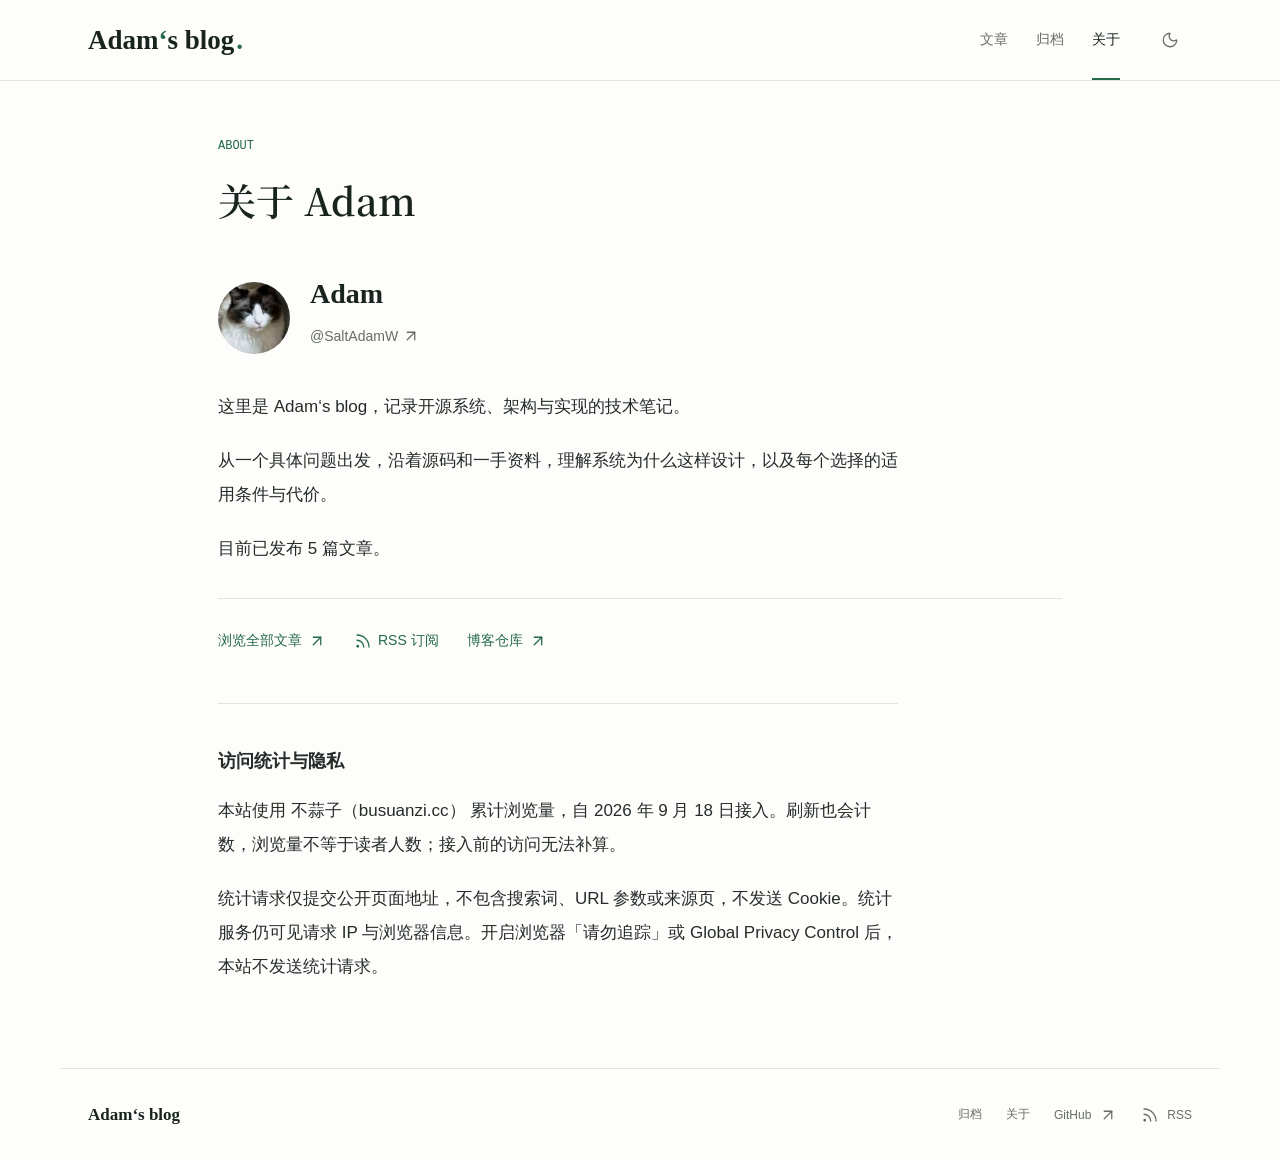
==== about/index.html @ fd48fe2d "更新研究周报的 Jev 与 MLPerf 图文解读" ====
<!doctype html>
<html lang="zh-CN"><head>
<meta charset="utf-8">
<meta name="viewport" content="width=device-width, initial-scale=1">
<meta name="color-scheme" content="light dark">
<meta name="description" content="关于开源系统、架构与实现的技术笔记。">
<meta name="author" content="Adam">
<meta property="og:type" content="website">
<meta property="og:title" content="关于 Adam | Adam‘s blog">
<meta property="og:description" content="关于开源系统、架构与实现的技术笔记。">
<meta property="og:url" content="https://saltadamw.github.io/blog/about/">
<meta property="og:site_name" content="Adam‘s blog">
<link rel="canonical" href="https://saltadamw.github.io/blog/about/">
<link rel="alternate" type="application/rss+xml" title="Adam‘s blog" href="../feed.xml">
<link rel="icon" href="../assets/avatar.jpg" type="image/jpeg">
<link rel="stylesheet" href="../assets/style.css?v=4c5bc0fc32d8">
<script src="../assets/site.js?v=6dee74f69ee7" defer></script>
<script src="../assets/analytics.js?v=23a2bb2f0950" defer></script>
<title>关于 Adam | Adam‘s blog</title>
</head><body id="top" class="index-page">
<a class="skip-link" href="#main-content">跳到正文</a>
<header class="site-header"><div class="header-inner">
      <a class="brand" href="../index.html" aria-label="Adam‘s blog 首页">Adam<span class="brand-apostrophe">‘</span>s blog<span class="brand-dot" aria-hidden="true">.</span></a>
      <nav class="site-nav" aria-label="站点导航"><a href="../index.html" data-page="home">文章</a><a href="../archive/index.html" data-page="archive">归档</a><a href="../about/index.html" data-page="about" class="current" aria-current="page">关于</a><button class="icon-button js-only" type="button" data-action="theme" aria-label="切换深色主题" aria-pressed="false"><svg xmlns="http://www.w3.org/2000/svg" class="icon icon-moon" width="20" height="20" viewBox="0 0 24 24" fill="none" stroke="currentColor" stroke-width="2" stroke-linecap="round" stroke-linejoin="round" aria-hidden="true" focusable="false">
  <path d="M20.985 12.486a9 9 0 1 1-9.473-9.472c.405-.022.617.46.402.803a6 6 0 0 0 8.268 8.268c.344-.215.825-.004.803.401" />
</svg><span class="tooltip" role="tooltip">切换深色主题</span></button></nav>
    </div></header>
<main id="main-content" class="blog-main about-main" tabindex="-1"><header class="index-heading"><p class="section-eyebrow">ABOUT</p><h1>关于 Adam</h1></header><div class="about-author"><img src="../assets/avatar.jpg" width="72" height="72" alt="Adam 的头像"><div><h2>Adam</h2><a href="https://github.com/SaltAdamW">@SaltAdamW <svg xmlns="http://www.w3.org/2000/svg" class="icon icon-arrow-up-right" width="20" height="20" viewBox="0 0 24 24" fill="none" stroke="currentColor" stroke-width="2" stroke-linecap="round" stroke-linejoin="round" aria-hidden="true" focusable="false">
  <path d="M7 7h10v10" />
  <path d="M7 17 17 7" />
</svg></a></div></div><div class="about-copy"><p>这里是 Adam‘s blog，记录开源系统、架构与实现的技术笔记。</p><p>从一个具体问题出发，沿着源码和一手资料，理解系统为什么这样设计，以及每个选择的适用条件与代价。</p><p>目前已发布 5 篇文章。</p></div><div class="about-links"><a href="../index.html">浏览全部文章 <svg xmlns="http://www.w3.org/2000/svg" class="icon icon-arrow-up-right" width="20" height="20" viewBox="0 0 24 24" fill="none" stroke="currentColor" stroke-width="2" stroke-linecap="round" stroke-linejoin="round" aria-hidden="true" focusable="false">
  <path d="M7 7h10v10" />
  <path d="M7 17 17 7" />
</svg></a><a href="../feed.xml"><svg xmlns="http://www.w3.org/2000/svg" class="icon icon-rss" width="20" height="20" viewBox="0 0 24 24" fill="none" stroke="currentColor" stroke-width="2" stroke-linecap="round" stroke-linejoin="round" aria-hidden="true" focusable="false">
  <path d="M4 11a9 9 0 0 1 9 9" />
  <path d="M4 4a16 16 0 0 1 16 16" />
  <circle cx="5" cy="19" r="1" />
</svg> RSS 订阅</a><a href="https://github.com/SaltAdamW/blog">博客仓库 <svg xmlns="http://www.w3.org/2000/svg" class="icon icon-arrow-up-right" width="20" height="20" viewBox="0 0 24 24" fill="none" stroke="currentColor" stroke-width="2" stroke-linecap="round" stroke-linejoin="round" aria-hidden="true" focusable="false">
  <path d="M7 7h10v10" />
  <path d="M7 17 17 7" />
</svg></a></div><section class="about-copy privacy-note" aria-labelledby="privacy-title"><h2 id="privacy-title">访问统计与隐私</h2><p>本站使用 <a href="https://busuanzi.cc/doc.php">不蒜子（busuanzi.cc）</a> 累计浏览量，自 2026 年 9 月 18 日接入。刷新也会计数，浏览量不等于读者人数；接入前的访问无法补算。</p><p>统计请求仅提交公开页面地址，不包含搜索词、URL 参数或来源页，不发送 Cookie。统计服务仍可见请求 IP 与浏览器信息。开启浏览器「请勿追踪」或 Global Privacy Control 后，本站不发送统计请求。</p></section></main>
<footer class="site-footer"><span>Adam‘s blog</span><span class="visit-stat" data-view-count="busuanzi_site_pv" hidden>本站访问 <span class="visit-value" data-count-value role="status">加载中</span></span><nav aria-label="页脚导航"><a href="../archive/index.html">归档</a><a href="../about/index.html">关于</a><a href="https://github.com/SaltAdamW/blog">GitHub <svg xmlns="http://www.w3.org/2000/svg" class="icon icon-arrow-up-right" width="20" height="20" viewBox="0 0 24 24" fill="none" stroke="currentColor" stroke-width="2" stroke-linecap="round" stroke-linejoin="round" aria-hidden="true" focusable="false">
  <path d="M7 7h10v10" />
  <path d="M7 17 17 7" />
</svg></a><a href="../feed.xml"><svg xmlns="http://www.w3.org/2000/svg" class="icon icon-rss" width="20" height="20" viewBox="0 0 24 24" fill="none" stroke="currentColor" stroke-width="2" stroke-linecap="round" stroke-linejoin="round" aria-hidden="true" focusable="false">
  <path d="M4 11a9 9 0 0 1 9 9" />
  <path d="M4 4a16 16 0 0 1 16 16" />
  <circle cx="5" cy="19" r="1" />
</svg> RSS</a></nav></footer>
<div class="toast" role="status" aria-live="polite" aria-atomic="true"></div>
<template id="copy-icon"><svg xmlns="http://www.w3.org/2000/svg" class="icon icon-copy" width="20" height="20" viewBox="0 0 24 24" fill="none" stroke="currentColor" stroke-width="2" stroke-linecap="round" stroke-linejoin="round" aria-hidden="true" focusable="false">
  <rect width="14" height="14" x="8" y="8" rx="2" ry="2" />
  <path d="M4 16c-1.1 0-2-.9-2-2V4c0-1.1.9-2 2-2h10c1.1 0 2 .9 2 2" />
</svg></template><template id="check-icon"><svg xmlns="http://www.w3.org/2000/svg" class="icon icon-check" width="20" height="20" viewBox="0 0 24 24" fill="none" stroke="currentColor" stroke-width="2" stroke-linecap="round" stroke-linejoin="round" aria-hidden="true" focusable="false">
  <path d="M20 6 9 17l-5-5" />
</svg></template><template id="sun-icon"><svg xmlns="http://www.w3.org/2000/svg" class="icon icon-sun" width="20" height="20" viewBox="0 0 24 24" fill="none" stroke="currentColor" stroke-width="2" stroke-linecap="round" stroke-linejoin="round" aria-hidden="true" focusable="false">
  <circle cx="12" cy="12" r="4" />
  <path d="M12 2v2" />
  <path d="M12 20v2" />
  <path d="m4.93 4.93 1.41 1.41" />
  <path d="m17.66 17.66 1.41 1.41" />
  <path d="M2 12h2" />
  <path d="M20 12h2" />
  <path d="m6.34 17.66-1.41 1.41" />
  <path d="m19.07 4.93-1.41 1.41" />
</svg></template><template id="moon-icon"><svg xmlns="http://www.w3.org/2000/svg" class="icon icon-moon" width="20" height="20" viewBox="0 0 24 24" fill="none" stroke="currentColor" stroke-width="2" stroke-linecap="round" stroke-linejoin="round" aria-hidden="true" focusable="false">
  <path d="M20.985 12.486a9 9 0 1 1-9.473-9.472c.405-.022.617.46.402.803a6 6 0 0 0 8.268 8.268c.344-.215.825-.004.803.401" />
</svg></template>
</body></html>
---- assets/style.css ----
@font-face {
  font-family: "Blog Serif";
  src: url("fonts/heading-serif.woff2") format("woff2");
  font-weight: 600;
  font-style: normal;
  font-display: swap;
}

:root {
  color-scheme: light;
  --paper: #fdfdfc;
  --surface: #f3f4f2;
  --ink: #262c28;
  --heading: #18241d;
  --muted: #666d67;
  --line: #dfe4df;
  --accent: #246a49;
  --accent-soft: #eaf1eb;
  --code-bg: #202823;
  --code-ink: #e1ebe3;
  --serif: "Blog Serif", "Noto Serif CJK SC", "Songti SC", Georgia, serif;
  --sans: -apple-system, BlinkMacSystemFont, "Segoe UI", "Noto Sans CJK SC", "PingFang SC", "Microsoft YaHei", sans-serif;
  --mono: "SFMono-Regular", Consolas, "Liberation Mono", monospace;
  --page-width: 1160px;
}

:root[data-theme="dark"] {
  color-scheme: dark;
  --paper: #171b18;
  --surface: #222923;
  --ink: #d4dbd4;
  --heading: #eff3ec;
  --muted: #a2ada4;
  --line: #354137;
  --accent: #91cba5;
  --accent-soft: #273c2d;
  --code-bg: #101612;
  --code-ink: #d9e8dc;
}

* { box-sizing: border-box; letter-spacing: 0; }
[hidden] { display: none !important; }
html { scroll-behavior: smooth; scroll-padding-top: 120px; }
body { margin: 0; background: var(--paper); color: var(--ink); font-family: var(--sans); -webkit-font-smoothing: antialiased; }
button, a, summary { -webkit-tap-highlight-color: transparent; }
button { font: inherit; }
a { color: inherit; text-decoration: none; }
a, button, summary { touch-action: manipulation; }
a:hover { color: var(--accent); }
:focus-visible { outline: 2px solid var(--accent); outline-offset: 5px; border-radius: 2px; }
::selection { background: var(--accent-soft); color: var(--heading); }
.icon { width: 18px; height: 18px; flex: 0 0 18px; vertical-align: middle; stroke-width: 1.7; }
.js-only { display: none !important; }
.js .js-only { display: inline-flex !important; }
.skip-link { position: fixed; top: -80px; left: 24px; z-index: 100; padding: 12px 20px; background: var(--heading); color: var(--paper); }
.skip-link:focus { top: 8px; }

.site-header { position: sticky; top: 0; z-index: 20; height: 81px; border-bottom: 1px solid var(--line); background: var(--paper); }
.header-inner { max-width: var(--page-width); padding: 0 28px; height: 80px; margin: 0 auto; display: flex; align-items: center; justify-content: space-between; gap: 24px; }
.brand { white-space: nowrap; font: 600 27px/1.2 Georgia, "Times New Roman", serif; color: var(--heading); }
.brand-apostrophe { color: var(--accent); }
.brand-dot { color: var(--accent); margin-left: 2px; }
.site-nav { display: flex; align-items: center; gap: 28px; font-size: 14px; color: var(--muted); }
.site-nav > a { min-height: 44px; display: inline-flex; align-items: center; gap: 4px; }
.site-nav .current { color: var(--heading); position: relative; }
.site-nav .current::after { content: ""; height: 2px; background: var(--accent); position: absolute; bottom: -18px; left: 0; right: 0; }
.reading-track { position: absolute; inset: auto 0 -1px; height: 3px; width: 100%; }
.reading-fill { height: 100%; width: 100%; background: var(--accent); transform-origin: left; transform: scaleX(0); }

.page-layout { display: grid; grid-template-columns: 232px minmax(0, 1fr); gap: 72px; max-width: var(--page-width); padding: 0 28px; margin: 72px auto 0; align-items: start; }
.article-sidebar { align-self: stretch; }
.sidebar-inner { position: sticky; top: 125px; max-height: calc(100dvh - 150px); overflow-y: auto; scrollbar-width: thin; }
.sidebar-eyebrow { display: flex; justify-content: space-between; font: 12px/1.5 var(--mono); color: var(--muted); margin: 0 0 28px; padding-bottom: 20px; border-bottom: 1px solid var(--line); }
.sidebar-eyebrow span { font-family: var(--sans); }
.toc-disclosure summary { display: flex; align-items: center; gap: 9px; font-size: 14px; font-weight: 600; color: var(--heading); list-style: none; }
.toc-disclosure summary::-webkit-details-marker { display: none; }
.toc-disclosure summary .icon-list { color: var(--accent); }
.toc-disclosure summary .icon-chevron-down { margin-left: auto; display: none; }
.article-toc ol { list-style: none; padding: 0; margin: 16px 0 24px; }
.article-toc li { margin: 2px 0; }
.article-toc a { display: flex; align-items: baseline; gap: 12px; padding: 11px 10px 11px 0; min-height: 44px; border-right: 2px solid transparent; font-size: 13px; line-height: 1.75; color: var(--muted); transition: color 160ms, background 160ms; }
.article-toc a:hover { color: var(--accent); }
.article-toc a[aria-current="location"] { border-color: var(--accent); color: var(--accent); background: var(--accent-soft); }
.toc-number { width: 24px; flex: 0 0 24px; text-align: center; font: 12px/1.5 var(--mono); }
.sidebar-bottom { border-top: 1px solid var(--line); padding-top: 20px; color: var(--muted); font-size: 12px; }
.sidebar-bottom p { margin: 0 0 14px; }
.download-link, .source-manifest-link { min-height: 40px; display: flex; align-items: center; gap: 9px; font-size: 13px; }
.source-manifest-link { padding-left: 27px; }
.source-manifest-link .icon { width: 14px; }
.sidebar-progress { margin-top: 24px; justify-content: space-between; width: 100%; font: 12px var(--mono); }
.sidebar-progress > span { font-family: var(--sans); }

main { min-width: 0; }
.article-kicker { display: flex; align-items: center; justify-content: space-between; color: var(--accent); font: 12px/1.5 var(--mono); margin-bottom: 24px; }
.issue { color: var(--muted); }
h1 { font: 600 42px/1.55 var(--serif); color: var(--heading); margin: 0 0 22px; overflow-wrap: anywhere; text-wrap: balance; }
h1 .subtitle { display: block; margin-top: 10px; font-size: 29px; line-height: 1.65; }
h1 .subtitle > span { display: inline-block; }
.article-deck { color: var(--muted); font-size: 17px; line-height: 1.85; margin: 0 0 30px; }
.article-byline { display: flex; align-items: center; gap: 20px; padding-bottom: 30px; border-bottom: 1px solid var(--line); }
.author { display: flex; align-items: center; gap: 10px; color: var(--heading); font-size: 14px; font-weight: 600; }
.author img { width: 36px; height: 36px; border-radius: 50%; object-fit: cover; background: var(--surface); }
.article-meta { display: flex; flex-direction: column; gap: 5px; color: var(--muted); font-size: 12px; line-height: 1.5; }
.visit-stat { display: inline-flex; align-items: baseline; gap: 6px; flex-wrap: wrap; font-size: 12px; color: var(--muted); }
.visit-value { display: inline-block; min-width: 8ch; font-variant-numeric: tabular-nums; overflow-wrap: anywhere; }
.privacy-note { border-top: 1px solid var(--line); padding-top: 24px; margin-top: 40px; }
.privacy-note h2 { font-size: 18px; }
.article-tools { margin-left: auto; display: flex; gap: 4px; }
.icon-button { position: relative; display: inline-flex; align-items: center; justify-content: center; width: 44px; height: 44px; padding: 0; border: 0; border-radius: 4px; background: transparent; color: var(--muted); cursor: pointer; flex: 0 0 44px; }
.icon-button:hover { background: var(--surface); color: var(--accent); }
.icon-button:active { background: var(--accent-soft); }
.tooltip { position: absolute; right: 0; top: calc(100% + 7px); background: var(--heading); color: var(--paper); border-radius: 4px; padding: 7px 10px; font: 12px/1.5 var(--sans); white-space: nowrap; opacity: 0; visibility: hidden; pointer-events: none; z-index: 30; transition: opacity 140ms ease; }
.icon-button:hover .tooltip, .icon-button:focus-visible .tooltip { opacity: 1; visibility: visible; transition-delay: 250ms; }

.prose { font-size: 17px; line-height: 2.05; padding-top: 36px; }
.prose > p { margin: 0 0 26px; overflow-wrap: anywhere; }
.prose > p:first-child { font-size: 18px; color: var(--heading); }
.prose h2 { color: var(--heading); font: 600 28px/1.7 var(--serif); margin: 64px 0 28px; padding-top: 28px; border-top: 1px solid var(--line); overflow-wrap: anywhere; text-wrap: balance; }
.prose h3 { color: var(--heading); font-size: 21px; line-height: 1.7; font-weight: 600; margin: 40px 0 20px; overflow-wrap: anywhere; }
.prose h4 { color: var(--heading); font-size: 16px; line-height: 1.7; margin: 28px 0 16px; }
.entry-figure { margin: 32px 0; padding: 12px 0 16px; border-block: 1px solid var(--line); }
.entry-figure .figure-open, .entry-figure picture { display: block; }
.entry-figure img { display: block; width: 100%; height: auto; background: #fff; }
.entry-figure figcaption { display: flex; align-items: flex-start; gap: 16px; margin-top: 14px; color: var(--muted); }
.entry-figure figcaption p { flex: 1; min-width: 0; margin: 0; font-size: 13px; line-height: 1.85; overflow-wrap: anywhere; }
.entry-figure .figure-tools { display: flex; flex-shrink: 0; gap: 2px; }
.entry-figure .tooltip { top: auto; bottom: calc(100% + 7px); }
@media (max-width: 560px) {
  .entry-figure figcaption { gap: 8px; }
  .entry-figure .figure-tools { flex-direction: column; }
}
.prose strong { font-weight: 650; color: var(--heading); }
.prose a { color: var(--accent); text-decoration: underline; text-decoration-color: var(--line); text-underline-offset: 4px; }
.prose a:hover { text-decoration-color: currentColor; }
.prose a[href^="#source-"] { font: 11px/1 var(--mono); vertical-align: super; margin-left: 4px; text-decoration: none; }
.prose a[href^="#source-"]:hover { text-decoration: underline; }
.prose a[id^="source-"] { scroll-margin-top: 128px; }
.prose p:has(> a[id^="source-"]:only-child) { margin-bottom: 0; }
.prose code { font: 0.87em/1.6 var(--mono); background: var(--surface); padding: 2px 5px; border-radius: 3px; overflow-wrap: anywhere; }
.prose pre { position: relative; margin: 28px 0 32px; padding: 24px; overflow: auto; border-radius: 6px; background: var(--code-bg); color: var(--code-ink); font-size: 14px; line-height: 1.85; tab-size: 4; }
.prose pre code { font-size: 14px; color: inherit; line-height: inherit; padding: 0; border: 0; background: transparent; overflow-wrap: normal; }
.code-block { margin: 28px 0 32px; background: var(--code-bg); color: var(--code-ink); border-radius: 6px; overflow: hidden; }
.code-block .code-bar { height: 46px; padding: 0 10px 0 24px; display: flex; align-items: center; justify-content: space-between; border-bottom: 1px solid #3c4840; font: 12px/1 var(--mono); color: #b7c7ba; }
.code-block .icon-button { color: #b7c7ba; height: 36px; }
.code-block .icon-button:hover { background: #354539; color: #fff; }
.code-block .tooltip { top: 4px; right: 45px; }
.code-block pre { margin: 0; border-radius: 0; }
.prose .source-url { font: 12px/1.85 var(--mono); word-break: break-all; }
.prose blockquote { margin: 28px 0; padding: 4px 0 4px 22px; border-left: 2px solid var(--accent); color: var(--muted); }
.prose ul, .prose ol { padding-left: 24px; }
.article-footer { margin-top: 64px; padding: 40px 0; border-top: 1px solid var(--line); }
.end-mark { color: var(--accent); }
.article-footer p { color: var(--heading); font: 600 22px/1.7 var(--serif); margin: 18px 0 24px; }
.article-footer > div { display: flex; flex-wrap: wrap; gap: 28px; font-size: 13px; color: var(--muted); }
.article-footer a { display: inline-flex; align-items: center; gap: 8px; min-height: 44px; }
.site-footer { max-width: var(--page-width); padding: 24px 28px; margin: 64px auto 0; display: flex; align-items: center; gap: 24px; border-top: 1px solid var(--line); font-size: 12px; color: var(--muted); }
.site-footer > span:first-child { font: 600 17px Georgia, serif; color: var(--heading); }
.site-footer a { margin-left: auto; min-height: 44px; display: flex; align-items: center; gap: 8px; }
.site-footer { width: 100%; flex-wrap: wrap; }
.site-footer nav { display: flex; align-items: center; gap: 24px; margin-left: auto; }
.site-footer nav a { margin-left: 0; }
.sidebar-home { display: flex; align-items: center; gap: 10px; min-height: 44px; margin: 0 0 24px; padding-bottom: 16px; border-bottom: 1px solid var(--line); font-size: 13px; color: var(--muted); }
.breadcrumbs { display: flex; align-items: center; gap: 12px; color: var(--muted); font-size: 13px; min-height: 44px; margin: -10px 0 20px; }
.breadcrumbs a { display: inline-flex; align-items: center; min-height: 44px; color: var(--accent); }

.index-page { display: flex; min-height: 100svh; flex-direction: column; }
.blog-main { width: 100%; max-width: var(--page-width); margin: 56px auto 0; padding: 0 28px; flex: 1; }
.blog-intro { border-bottom: 1px solid var(--line); margin-bottom: 40px; padding-bottom: 40px; }
.section-eyebrow { font: 12px/1.5 var(--mono); color: var(--accent); margin: 0 0 16px; }
.blog-intro h1 { font: 600 48px/1.25 Georgia, "Times New Roman", serif; margin-bottom: 16px; text-wrap: initial; }
.blog-description { margin: 0; font-size: 16px; line-height: 1.9; color: var(--muted); }
.blog-intro > .visit-stat { margin-top: 16px; font-size: 13px; line-height: 1.5; }
.blog-grid { display: grid; grid-template-columns: minmax(0, 1fr) 232px; gap: 72px; }
.post-collection { min-width: 0; scroll-margin-top: 100px; }
.collection-heading { display: flex; align-items: center; justify-content: space-between; gap: 20px; min-height: 44px; margin-bottom: 16px; }
.collection-heading h2 { margin: 0; font-size: 18px; font-weight: 600; color: var(--heading); }
.collection-heading h2 span { font: 12px var(--mono); color: var(--muted); margin-left: 8px; }
.collection-heading > a { min-height: 44px; display: inline-flex; align-items: center; gap: 5px; font-size: 13px; color: var(--muted); }
.post-search { width: 100%; margin: 0 0 12px; }
.post-search label { position: absolute; width: 1px; height: 1px; padding: 0; overflow: hidden; clip-path: inset(50%); white-space: nowrap; }
.search-field { width: 100%; display: flex; align-items: center; gap: 10px; border: 1px solid var(--line); border-radius: 4px; padding: 0 12px; color: var(--muted); background: var(--paper); }
.search-field:focus-within { border-color: var(--accent); outline: 1px solid var(--accent); }
.search-field input { width: 100%; min-width: 0; height: 44px; background: transparent; border: 0; outline: 0; color: var(--ink); font: 14px var(--sans); }
.search-field input::placeholder { color: var(--muted); }
.search-field input::-webkit-search-cancel-button { display: none; }
.clear-search { border: 0; background: transparent; color: var(--accent); min-height: 44px; min-width: 44px; padding: 0 4px; cursor: pointer; font-size: 13px; }
.post-list, .topic-section ul, .archive-year ul { list-style: none; padding: 0; margin: 0; }
.post-entry { padding: 28px 0 32px; border-bottom: 1px solid var(--line); }
.post-entry-meta { display: flex; flex-wrap: wrap; gap: 16px; font-size: 12px; line-height: 1.8; color: var(--muted); margin-bottom: 16px; }
.post-entry-meta > span:first-of-type { color: var(--accent); }
.post-entry h3 { margin: 0 0 18px; font: 600 28px/1.6 var(--serif); color: var(--heading); }
.post-title { display: inline-block; }
.post-title > span { display: block; margin-top: 5px; font-size: 21px; }
.post-subtitle > span { display: inline-block; }
.post-title:hover { color: var(--accent); text-decoration: underline; text-underline-offset: 5px; text-decoration-thickness: 1px; }
.post-excerpt { color: var(--muted); font-size: 15px; line-height: 1.95; margin: 0 0 20px; overflow-wrap: anywhere; }
.post-entry-bottom { display: flex; align-items: center; justify-content: space-between; gap: 16px; flex-wrap: wrap; }
.post-tags { display: flex; gap: 14px; flex-wrap: wrap; color: var(--muted); font-size: 12px; line-height: 1.8; }
.post-tags span::before { content: "#"; color: var(--muted); margin-right: 2px; }
.read-post { display: inline-flex; align-items: center; min-height: 44px; gap: 4px; font-size: 13px; color: var(--accent); }
.read-post:hover .icon { transform: translate(2px, -2px); }
.read-post .icon { transition: transform 160ms; }
.blog-sidebar { padding: 12px 0 0 28px; border-left: 1px solid var(--line); }
.profile-heading { display: flex; align-items: center; gap: 12px; }
.profile-heading img, .about-author img { border-radius: 50%; object-fit: cover; }
.profile-heading h2 { font: 600 21px/1.4 Georgia, serif; color: var(--heading); margin: 0 0 2px; }
.profile-heading a { display: inline-flex; align-items: center; min-height: 44px; font-size: 12px; color: var(--muted); gap: 3px; }
.profile-note { font-size: 13px; line-height: 1.95; color: var(--muted); margin: 16px 0 32px; }
.topic-section { padding: 24px 0; border-top: 1px solid var(--line); border-bottom: 1px solid var(--line); margin-bottom: 20px; }
.topic-section h2 { margin: 0 0 12px; color: var(--heading); font-size: 13px; font-weight: 600; }
.topic-section li a { display: flex; justify-content: space-between; align-items: center; min-height: 44px; color: var(--muted); font-size: 13px; }
.topic-section li a:hover { color: var(--accent); }
.topic-section li a span:last-child { font: 12px var(--mono); }
.sidebar-feed, .sidebar-github { display: flex; align-items: center; gap: 8px; min-height: 44px; font-size: 13px; color: var(--muted); }
.sidebar-github { padding-left: 26px; }
.search-status { margin: 20px 0 0; color: var(--muted); font-size: 13px; }
.search-empty { padding: 44px 0; border-bottom: 1px solid var(--line); }
.search-empty h3 { font-size: 20px; color: var(--heading); margin: 0 0 12px; }
.search-empty p { font-size: 14px; color: var(--muted); }
.search-empty button { min-height: 44px; background: transparent; border: 0; padding: 0; color: var(--accent); text-decoration: underline; text-underline-offset: 4px; cursor: pointer; }
.index-heading { margin-bottom: 48px; }
.index-heading h1 { font-size: 38px; margin-bottom: 12px; }
.index-heading > p:last-child { color: var(--muted); font-size: 14px; line-height: 1.8; }
.archive-main, .about-main { max-width: 900px; }
.archive-year { display: grid; grid-template-columns: 112px minmax(0, 1fr); gap: 36px; border-top: 1px solid var(--line); padding: 32px 0; }
.archive-year h2 { margin: 0; font: 600 28px/1.5 Georgia, serif; color: var(--heading); }
.archive-year h2 span { display: block; margin-top: 8px; font: 12px var(--sans); color: var(--muted); }
.archive-year li { display: flex; align-items: baseline; gap: 20px; padding: 8px 0 24px; }
.archive-year li > time { font: 13px/1.8 var(--mono); color: var(--muted); flex: 0 0 44px; }
.archive-year li > div { flex: 1; min-width: 0; }
.archive-year h3 { margin: 0 0 12px; font-size: 18px; line-height: 1.8; font-weight: 500; color: var(--heading); }
.archive-year h3 a { display: inline-block; min-height: 44px; }
.archive-year h3 a:hover { text-decoration: underline; text-underline-offset: 4px; }
.archive-year li p { margin: 0; font-size: 12px; color: var(--muted); }
.archive-year li > .icon { color: var(--muted); }
.about-author { display: flex; align-items: center; gap: 20px; margin-bottom: 32px; }
.about-author h2 { font: 600 28px Georgia, serif; color: var(--heading); margin: 0 0 4px; }
.about-author a { display: inline-flex; align-items: center; min-height: 44px; color: var(--muted); font-size: 14px; gap: 4px; }
.about-copy { max-width: 680px; font-size: 17px; line-height: 2; }
.about-copy p { margin: 0 0 20px; }
.about-links { display: flex; flex-wrap: wrap; gap: 28px; margin-top: 32px; padding-top: 20px; border-top: 1px solid var(--line); }
.about-links a { display: inline-flex; align-items: center; gap: 6px; min-height: 44px; color: var(--accent); font-size: 14px; }
.back-to-top { position: fixed; bottom: 28px; right: 28px; border: 1px solid var(--line); background: var(--paper); opacity: 0; visibility: hidden; transition: opacity 160ms; z-index: 15; }
.back-to-top.is-visible { opacity: 1; visibility: visible; }
.back-to-top .tooltip { top: 5px; right: 52px; }
.toast { position: fixed; left: 50%; bottom: 28px; z-index: 50; max-width: calc(100% - 40px); transform: translate(-50%, 12px); padding: 12px 20px; border-radius: 6px; background: var(--heading); color: var(--paper); font-size: 14px; line-height: 1.6; opacity: 0; visibility: hidden; transition: opacity 160ms, transform 160ms; pointer-events: none; }
.toast.is-visible { opacity: 1; visibility: visible; transform: translate(-50%, 0); }

@media (min-width: 981px) {
  .toc-disclosure summary { pointer-events: none; }
}

@media (max-width: 1100px) and (min-width: 981px) {
  .page-layout { grid-template-columns: 208px minmax(0, 1fr); gap: 40px; }
  h1 { font-size: 36px; }
  h1 .subtitle { font-size: 26px; }
}

@media (max-width: 980px) {
  html { scroll-padding-top: 146px; }
  .site-header { height: 73px; }
  .header-inner { height: 72px; max-width: 820px; }
  .site-nav .current::after { bottom: -14px; }
  .page-layout { display: block; max-width: 820px; margin-top: 0; }
  .article-sidebar { position: sticky; top: 73px; margin: 0 -28px 40px; padding: 0 28px; z-index: 18; background: var(--paper); border-bottom: 1px solid var(--line); }
  .sidebar-inner { position: static; max-height: none; overflow: visible; }
  .sidebar-eyebrow, .sidebar-bottom { display: none; }
  .sidebar-home { display: none; }
  .toc-disclosure summary { min-height: 56px; cursor: pointer; }
  .toc-disclosure summary .icon-chevron-down { display: inline; transition: transform 160ms; }
  .toc-disclosure[open] summary .icon-chevron-down { transform: rotate(180deg); }
  .article-toc { max-height: min(60vh, 460px); overflow: auto; overscroll-behavior: contain; }
  .article-toc ol { margin: 0 0 12px; }
  .article-toc a { min-height: 44px; font-size: 14px; }
  .article-kicker { margin-bottom: 20px; }
  .prose a[id^="source-"] { scroll-margin-top: 154px; }
  .site-footer { max-width: 820px; }
  .blog-main { max-width: 820px; margin-top: 40px; }
  .blog-grid { grid-template-columns: minmax(0, 1fr) 200px; gap: 32px; }
  .blog-sidebar { padding-left: 20px; }
  .post-entry h3 { font-size: 25px; }
  .post-title > span { font-size: 20px; }
}

@media (max-width: 560px) {
  .header-inner { padding: 0 20px; gap: 12px; }
  .brand { font-size: 24px; }
  .site-nav { gap: 12px; font-size: 12px; }
  .header-inner { padding-left: 16px; padding-right: 16px; gap: 8px; }
  .brand { font-size: 21px; }
  .site-nav { gap: 4px; }
  .site-nav > a { min-width: 44px; justify-content: center; }
  .site-nav .references-nav { display: none; }
  .site-nav .github-link { display: none; }
  .page-layout { padding: 0 22px; }
  .article-sidebar { margin-left: -22px; margin-right: -22px; padding: 0 22px; margin-bottom: 32px; }
  .article-kicker { font-size: 12px; }
  h1 { font-size: 30px; line-height: 1.6; margin-bottom: 18px; }
  h1 .subtitle { font-size: 23px; line-height: 1.7; margin-top: 12px; }
  .article-deck { font-size: 15px; line-height: 1.9; margin-bottom: 24px; text-wrap: pretty; }
  .article-byline { display: grid; grid-template-columns: auto 1fr; gap: 12px; padding-bottom: 24px; }
  .author { font-size: 13px; gap: 8px; }
  .author img { width: 32px; height: 32px; }
  .article-meta { grid-column: 1 / -1; grid-row: 2; font-size: 12px; flex-direction: row; justify-content: space-between; flex-wrap: wrap; }
  .article-tools { grid-column: 2; grid-row: 1; gap: 0; }
  .prose { font-size: 16px; line-height: 2; padding-top: 28px; }
  .prose > p { margin-bottom: 24px; }
  .prose > p:first-child { font-size: 17px; }
  .prose h2 { font-size: 24px; margin-top: 48px; padding-top: 24px; }
  .prose h3 { font-size: 20px; margin-top: 32px; }
  .prose pre { padding: 18px; }
  .prose pre code { font-size: 12px; }
  .code-block .code-bar { padding-left: 18px; }
  .code-block .icon-button { min-height: 44px; }
  .site-footer { padding: 20px 22px; gap: 12px; margin-top: 32px; flex-wrap: wrap; }
  .back-to-top { right: 16px; bottom: 18px; }
  .article-footer p { font-size: 20px; }
  .blog-main { padding: 0 22px; margin-top: 32px; }
  .blog-intro { margin-bottom: 24px; padding-bottom: 28px; }
  .blog-intro h1 { font-size: 38px; }
  .blog-description { font-size: 14px; }
  .blog-grid { display: block; }
  .collection-heading { gap: 8px; margin-bottom: 12px; }
  .collection-heading h2 { font-size: 17px; }
  .collection-heading > a { font-size: 12px; }
  .post-entry { padding-top: 24px; padding-bottom: 24px; }
  .post-entry-meta { gap: 10px; }
  .post-entry h3 { font-size: 24px; }
  .post-title > span { font-size: 20px; line-height: 1.8; }
  .post-excerpt { font-size: 14px; }
  .post-entry-bottom { gap: 8px; }
  .post-tags { gap: 10px; }
  .blog-sidebar { border-left: 0; padding: 32px 0 0; margin-top: 12px; }
  .profile-note { margin-bottom: 24px; }
  .topic-section { padding: 20px 0; }
  .site-footer nav { gap: 14px; }
  .site-footer nav a { min-width: 44px; justify-content: center; }
  .index-heading { margin-bottom: 32px; }
  .index-heading h1 { font-size: 30px; }
  .archive-year { display: block; padding-top: 24px; }
  .archive-year h2 { display: flex; align-items: center; gap: 16px; margin-bottom: 24px; }
  .archive-year h2 span { margin-top: 0; }
  .archive-year li { gap: 12px; }
  .archive-year h3 { font-size: 16px; }
  .archive-year li > .icon { display: none; }
  .about-copy { font-size: 16px; }
}

@media (max-width: 360px) {
  .site-nav a[data-page="about"] { display: none; }
}

@media (prefers-reduced-motion: reduce) {
  html { scroll-behavior: auto; }
  *, *::before, *::after { transition: none !important; animation: none !important; }
}

@media print {
  :root, :root[data-theme="dark"] { --paper: #fff; --ink: #111; --heading: #111; --muted: #444; --line: #ccc; --accent: #111; --surface: #f4f4f4; }
  .site-header, .article-sidebar, .article-tools, .article-footer, .site-footer, .back-to-top, .toast, .code-bar, .js-only { display: none !important; }
  .page-layout { display: block; max-width: none; padding: 0; margin: 0; }
  .prose { font-size: 11pt; }
  .prose h2, .prose h3 { break-after: avoid; }
  .prose pre { white-space: pre-wrap; background: #f4f4f4; color: #111; }
  .code-block { background: transparent; }
  .prose a { color: #111; }
}
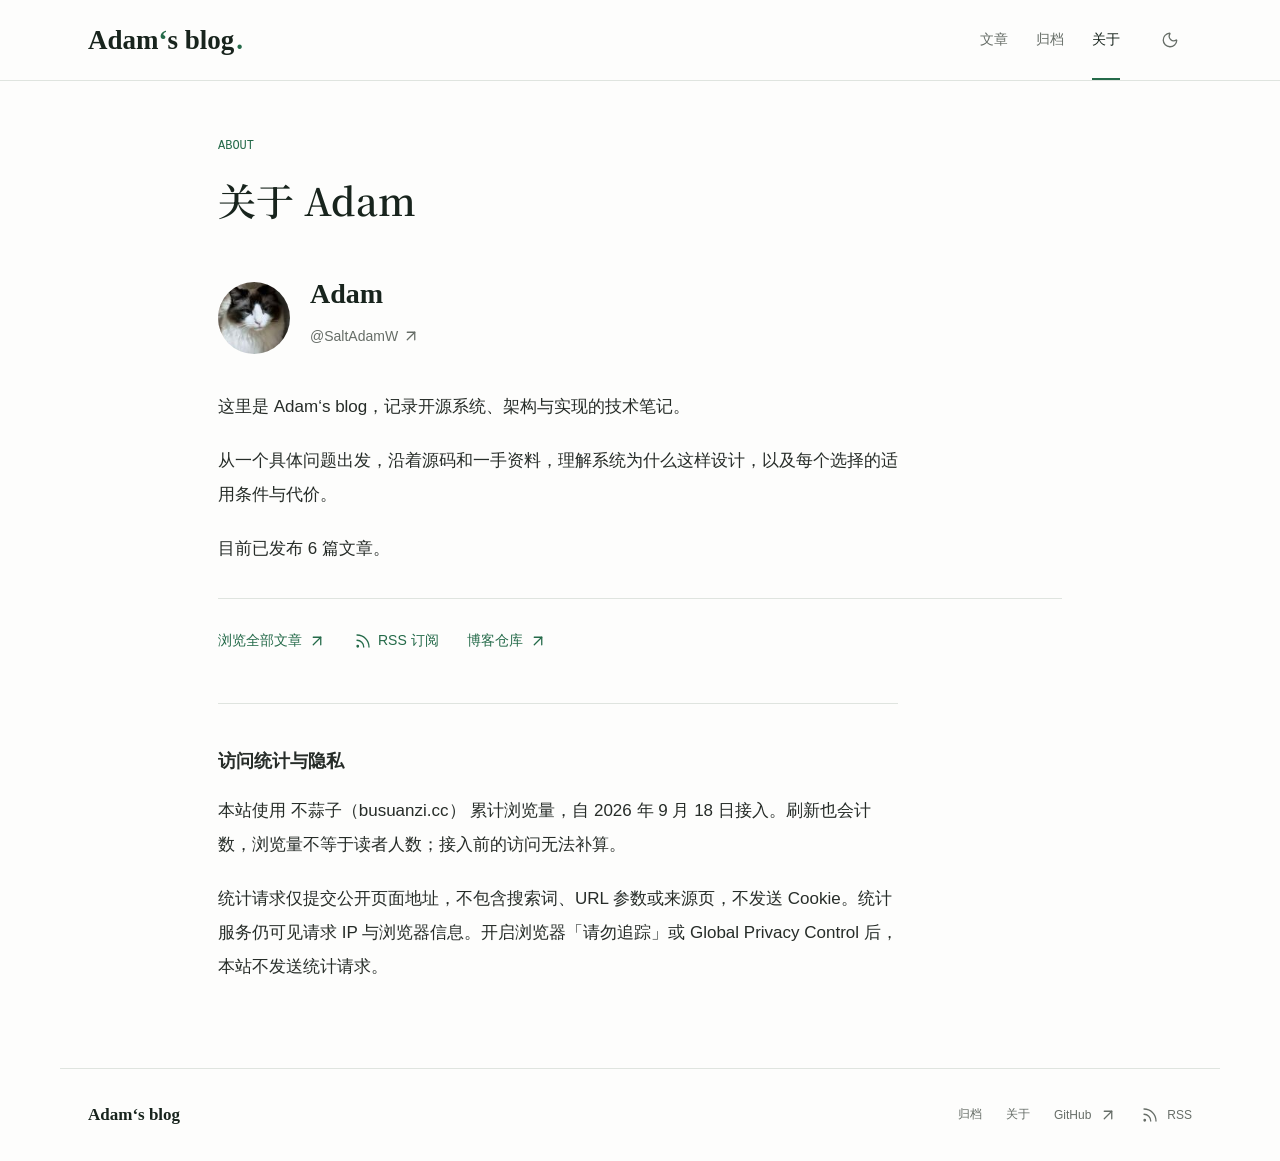
==== commit fc153e47: "发布 Jev 长文：解耦理解与生成" ====
--- a/about/index.html
+++ b/about/index.html
@@ -13,7 +13,7 @@
 <link rel="canonical" href="https://saltadamw.github.io/blog/about/">
 <link rel="alternate" type="application/rss+xml" title="Adam‘s blog" href="../feed.xml">
 <link rel="icon" href="../assets/avatar.jpg" type="image/jpeg">
-<link rel="stylesheet" href="../assets/style.css?v=4c5bc0fc32d8">
+<link rel="stylesheet" href="../assets/style.css?v=687c667aee50">
 <script src="../assets/site.js?v=6dee74f69ee7" defer></script>
 <script src="../assets/analytics.js?v=23a2bb2f0950" defer></script>
 <title>关于 Adam | Adam‘s blog</title>
@@ -28,7 +28,7 @@
 <main id="main-content" class="blog-main about-main" tabindex="-1"><header class="index-heading"><p class="section-eyebrow">ABOUT</p><h1>关于 Adam</h1></header><div class="about-author"><img src="../assets/avatar.jpg" width="72" height="72" alt="Adam 的头像"><div><h2>Adam</h2><a href="https://github.com/SaltAdamW">@SaltAdamW <svg xmlns="http://www.w3.org/2000/svg" class="icon icon-arrow-up-right" width="20" height="20" viewBox="0 0 24 24" fill="none" stroke="currentColor" stroke-width="2" stroke-linecap="round" stroke-linejoin="round" aria-hidden="true" focusable="false">
   <path d="M7 7h10v10" />
   <path d="M7 17 17 7" />
-</svg></a></div></div><div class="about-copy"><p>这里是 Adam‘s blog，记录开源系统、架构与实现的技术笔记。</p><p>从一个具体问题出发，沿着源码和一手资料，理解系统为什么这样设计，以及每个选择的适用条件与代价。</p><p>目前已发布 5 篇文章。</p></div><div class="about-links"><a href="../index.html">浏览全部文章 <svg xmlns="http://www.w3.org/2000/svg" class="icon icon-arrow-up-right" width="20" height="20" viewBox="0 0 24 24" fill="none" stroke="currentColor" stroke-width="2" stroke-linecap="round" stroke-linejoin="round" aria-hidden="true" focusable="false">
+</svg></a></div></div><div class="about-copy"><p>这里是 Adam‘s blog，记录开源系统、架构与实现的技术笔记。</p><p>从一个具体问题出发，沿着源码和一手资料，理解系统为什么这样设计，以及每个选择的适用条件与代价。</p><p>目前已发布 6 篇文章。</p></div><div class="about-links"><a href="../index.html">浏览全部文章 <svg xmlns="http://www.w3.org/2000/svg" class="icon icon-arrow-up-right" width="20" height="20" viewBox="0 0 24 24" fill="none" stroke="currentColor" stroke-width="2" stroke-linecap="round" stroke-linejoin="round" aria-hidden="true" focusable="false">
   <path d="M7 7h10v10" />
   <path d="M7 17 17 7" />
 </svg></a><a href="../feed.xml"><svg xmlns="http://www.w3.org/2000/svg" class="icon icon-rss" width="20" height="20" viewBox="0 0 24 24" fill="none" stroke="currentColor" stroke-width="2" stroke-linecap="round" stroke-linejoin="round" aria-hidden="true" focusable="false">
--- a/assets/style.css
+++ b/assets/style.css
@@ -118,6 +118,15 @@
 .prose h2 { color: var(--heading); font: 600 28px/1.7 var(--serif); margin: 64px 0 28px; padding-top: 28px; border-top: 1px solid var(--line); overflow-wrap: anywhere; text-wrap: balance; }
 .prose h3 { color: var(--heading); font-size: 21px; line-height: 1.7; font-weight: 600; margin: 40px 0 20px; overflow-wrap: anywhere; }
 .prose h4 { color: var(--heading); font-size: 16px; line-height: 1.7; margin: 28px 0 16px; }
+.prose-table { width: 100%; overflow-x: auto; margin: 28px 0 32px; }
+.prose-table table { width: 100%; border-collapse: collapse; table-layout: fixed; font-size: 14px; line-height: 1.85; }
+.prose-table th, .prose-table td { padding: 12px; border-bottom: 1px solid var(--line); text-align: left; vertical-align: top; overflow-wrap: anywhere; }
+.prose-table th { background: var(--surface); color: var(--heading); font-weight: 600; }
+.prose-table th:first-child, .prose-table td:first-child { width: 26%; }
+@media (max-width: 560px) {
+  .prose-table table { font-size: 13px; }
+  .prose-table th, .prose-table td { padding: 10px 7px; }
+}
 .entry-figure { margin: 32px 0; padding: 12px 0 16px; border-block: 1px solid var(--line); }
 .entry-figure .figure-open, .entry-figure picture { display: block; }
 .entry-figure img { display: block; width: 100%; height: auto; background: #fff; }
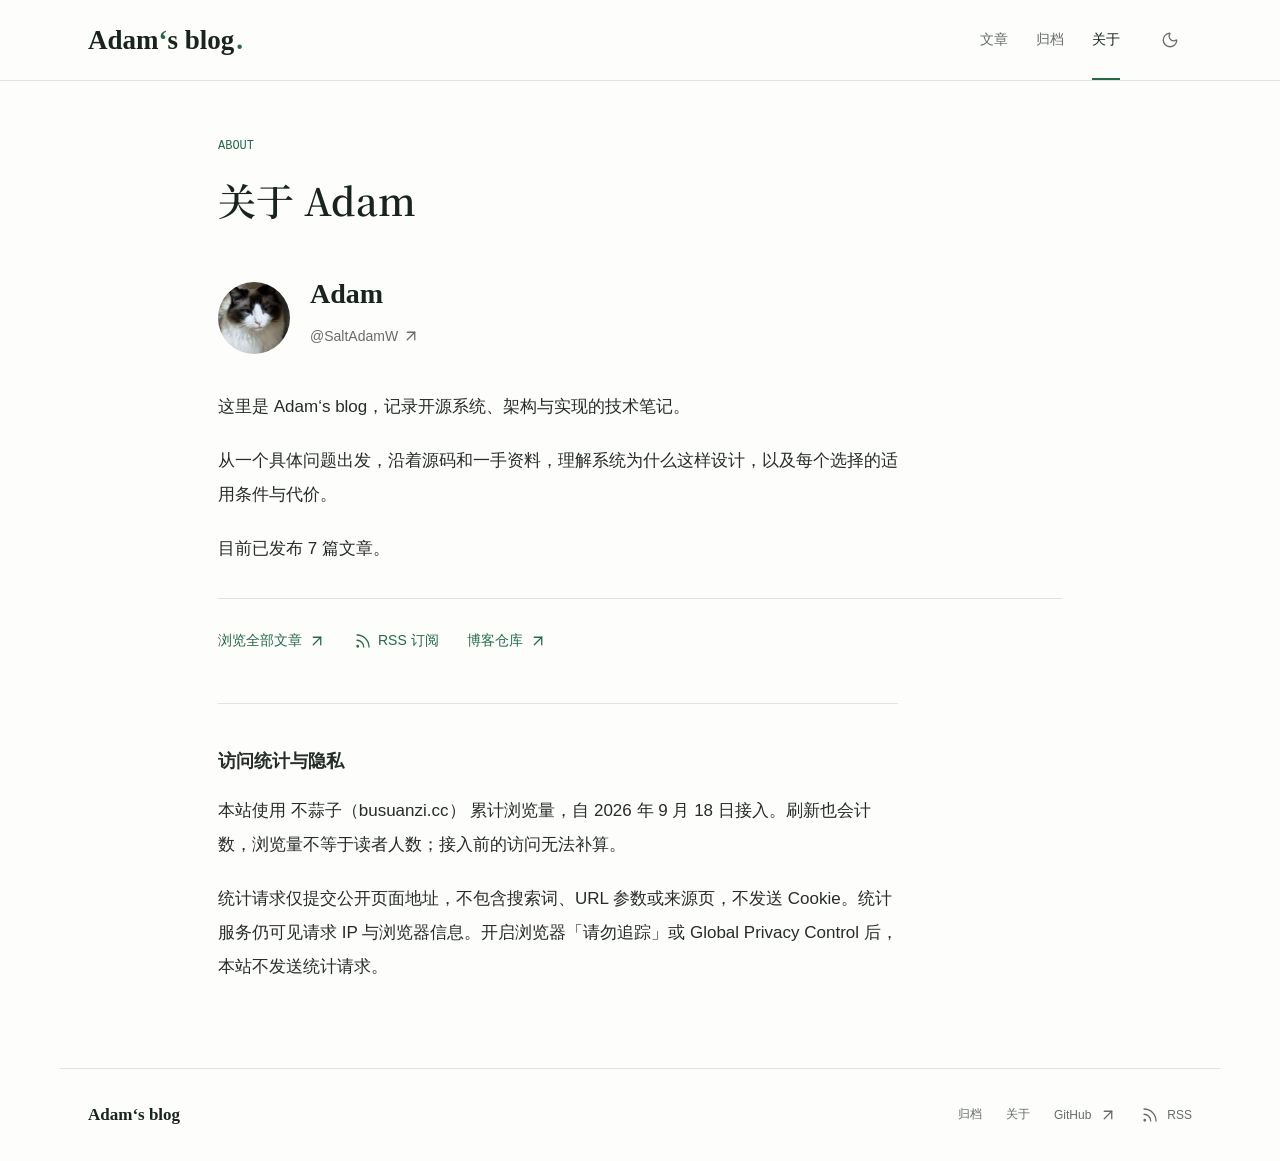
==== commit e2ba5a82: "更新 2026-09-20 研究周报及原文来源" ====
--- a/about/index.html
+++ b/about/index.html
@@ -13,7 +13,7 @@
 <link rel="canonical" href="https://saltadamw.github.io/blog/about/">
 <link rel="alternate" type="application/rss+xml" title="Adam‘s blog" href="../feed.xml">
 <link rel="icon" href="../assets/avatar.jpg" type="image/jpeg">
-<link rel="stylesheet" href="../assets/style.css?v=687c667aee50">
+<link rel="stylesheet" href="../assets/style.css?v=57faf8d63467">
 <script src="../assets/site.js?v=6dee74f69ee7" defer></script>
 <script src="../assets/analytics.js?v=23a2bb2f0950" defer></script>
 <title>关于 Adam | Adam‘s blog</title>
@@ -28,7 +28,7 @@
 <main id="main-content" class="blog-main about-main" tabindex="-1"><header class="index-heading"><p class="section-eyebrow">ABOUT</p><h1>关于 Adam</h1></header><div class="about-author"><img src="../assets/avatar.jpg" width="72" height="72" alt="Adam 的头像"><div><h2>Adam</h2><a href="https://github.com/SaltAdamW">@SaltAdamW <svg xmlns="http://www.w3.org/2000/svg" class="icon icon-arrow-up-right" width="20" height="20" viewBox="0 0 24 24" fill="none" stroke="currentColor" stroke-width="2" stroke-linecap="round" stroke-linejoin="round" aria-hidden="true" focusable="false">
   <path d="M7 7h10v10" />
   <path d="M7 17 17 7" />
-</svg></a></div></div><div class="about-copy"><p>这里是 Adam‘s blog，记录开源系统、架构与实现的技术笔记。</p><p>从一个具体问题出发，沿着源码和一手资料，理解系统为什么这样设计，以及每个选择的适用条件与代价。</p><p>目前已发布 6 篇文章。</p></div><div class="about-links"><a href="../index.html">浏览全部文章 <svg xmlns="http://www.w3.org/2000/svg" class="icon icon-arrow-up-right" width="20" height="20" viewBox="0 0 24 24" fill="none" stroke="currentColor" stroke-width="2" stroke-linecap="round" stroke-linejoin="round" aria-hidden="true" focusable="false">
+</svg></a></div></div><div class="about-copy"><p>这里是 Adam‘s blog，记录开源系统、架构与实现的技术笔记。</p><p>从一个具体问题出发，沿着源码和一手资料，理解系统为什么这样设计，以及每个选择的适用条件与代价。</p><p>目前已发布 7 篇文章。</p></div><div class="about-links"><a href="../index.html">浏览全部文章 <svg xmlns="http://www.w3.org/2000/svg" class="icon icon-arrow-up-right" width="20" height="20" viewBox="0 0 24 24" fill="none" stroke="currentColor" stroke-width="2" stroke-linecap="round" stroke-linejoin="round" aria-hidden="true" focusable="false">
   <path d="M7 7h10v10" />
   <path d="M7 17 17 7" />
 </svg></a><a href="../feed.xml"><svg xmlns="http://www.w3.org/2000/svg" class="icon icon-rss" width="20" height="20" viewBox="0 0 24 24" fill="none" stroke="currentColor" stroke-width="2" stroke-linecap="round" stroke-linejoin="round" aria-hidden="true" focusable="false">
--- a/assets/style.css
+++ b/assets/style.css
@@ -126,6 +126,8 @@
 @media (max-width: 560px) {
   .prose-table table { font-size: 13px; }
   .prose-table th, .prose-table td { padding: 10px 7px; }
+  .prose-table th:first-child, .prose-table td:first-child { width: 48%; }
+  .prose-table th:nth-child(2), .prose-table td:nth-child(2) { width: 32%; }
 }
 .entry-figure { margin: 32px 0; padding: 12px 0 16px; border-block: 1px solid var(--line); }
 .entry-figure .figure-open, .entry-figure picture { display: block; }
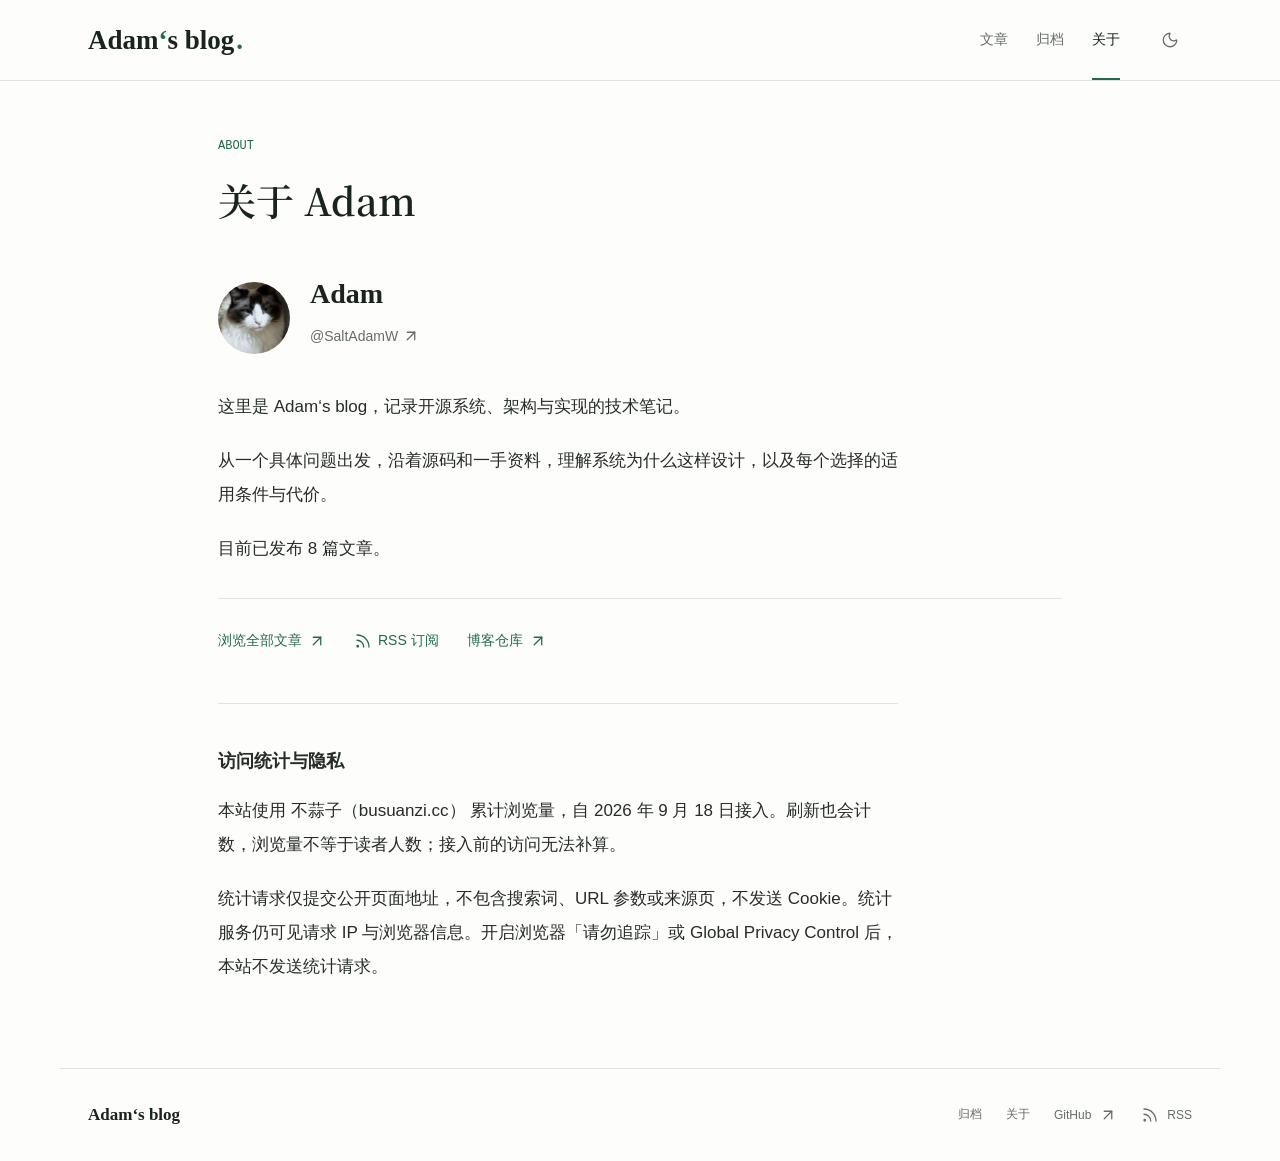
==== commit 08971d35: "发布 Agent 历史经验选读：五个具体问题" ====
--- a/about/index.html
+++ b/about/index.html
@@ -28,7 +28,7 @@
 <main id="main-content" class="blog-main about-main" tabindex="-1"><header class="index-heading"><p class="section-eyebrow">ABOUT</p><h1>关于 Adam</h1></header><div class="about-author"><img src="../assets/avatar.jpg" width="72" height="72" alt="Adam 的头像"><div><h2>Adam</h2><a href="https://github.com/SaltAdamW">@SaltAdamW <svg xmlns="http://www.w3.org/2000/svg" class="icon icon-arrow-up-right" width="20" height="20" viewBox="0 0 24 24" fill="none" stroke="currentColor" stroke-width="2" stroke-linecap="round" stroke-linejoin="round" aria-hidden="true" focusable="false">
   <path d="M7 7h10v10" />
   <path d="M7 17 17 7" />
-</svg></a></div></div><div class="about-copy"><p>这里是 Adam‘s blog，记录开源系统、架构与实现的技术笔记。</p><p>从一个具体问题出发，沿着源码和一手资料，理解系统为什么这样设计，以及每个选择的适用条件与代价。</p><p>目前已发布 7 篇文章。</p></div><div class="about-links"><a href="../index.html">浏览全部文章 <svg xmlns="http://www.w3.org/2000/svg" class="icon icon-arrow-up-right" width="20" height="20" viewBox="0 0 24 24" fill="none" stroke="currentColor" stroke-width="2" stroke-linecap="round" stroke-linejoin="round" aria-hidden="true" focusable="false">
+</svg></a></div></div><div class="about-copy"><p>这里是 Adam‘s blog，记录开源系统、架构与实现的技术笔记。</p><p>从一个具体问题出发，沿着源码和一手资料，理解系统为什么这样设计，以及每个选择的适用条件与代价。</p><p>目前已发布 8 篇文章。</p></div><div class="about-links"><a href="../index.html">浏览全部文章 <svg xmlns="http://www.w3.org/2000/svg" class="icon icon-arrow-up-right" width="20" height="20" viewBox="0 0 24 24" fill="none" stroke="currentColor" stroke-width="2" stroke-linecap="round" stroke-linejoin="round" aria-hidden="true" focusable="false">
   <path d="M7 7h10v10" />
   <path d="M7 17 17 7" />
 </svg></a><a href="../feed.xml"><svg xmlns="http://www.w3.org/2000/svg" class="icon icon-rss" width="20" height="20" viewBox="0 0 24 24" fill="none" stroke="currentColor" stroke-width="2" stroke-linecap="round" stroke-linejoin="round" aria-hidden="true" focusable="false">
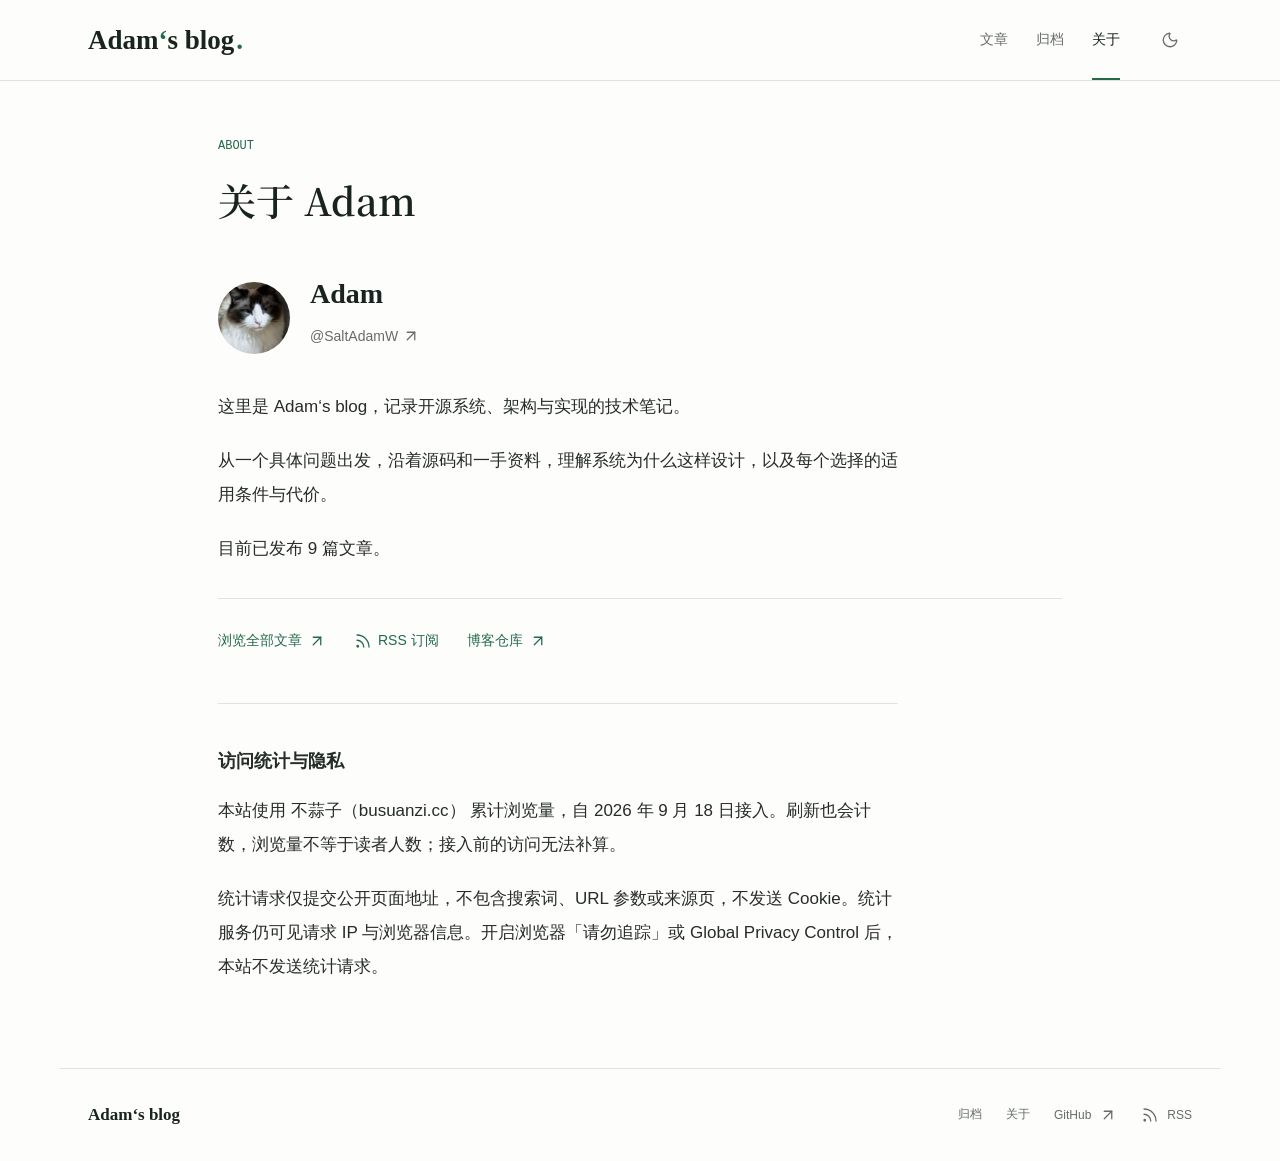
==== commit 2989b24a: "发布 Agent 场景实践周报：六个具体案例 原样发布 9 月 14 日至 20 日的六条周报，附公开来源版本与核对范围；保留此前全部正文。  窄屏表格前两列原占 80%，四列表格后两列被挤成竖排；改" ====
--- a/about/index.html
+++ b/about/index.html
@@ -13,7 +13,7 @@
 <link rel="canonical" href="https://saltadamw.github.io/blog/about/">
 <link rel="alternate" type="application/rss+xml" title="Adam‘s blog" href="../feed.xml">
 <link rel="icon" href="../assets/avatar.jpg" type="image/jpeg">
-<link rel="stylesheet" href="../assets/style.css?v=57faf8d63467">
+<link rel="stylesheet" href="../assets/style.css?v=97866e0b34d7">
 <script src="../assets/site.js?v=6dee74f69ee7" defer></script>
 <script src="../assets/analytics.js?v=23a2bb2f0950" defer></script>
 <title>关于 Adam | Adam‘s blog</title>
@@ -28,7 +28,7 @@
 <main id="main-content" class="blog-main about-main" tabindex="-1"><header class="index-heading"><p class="section-eyebrow">ABOUT</p><h1>关于 Adam</h1></header><div class="about-author"><img src="../assets/avatar.jpg" width="72" height="72" alt="Adam 的头像"><div><h2>Adam</h2><a href="https://github.com/SaltAdamW">@SaltAdamW <svg xmlns="http://www.w3.org/2000/svg" class="icon icon-arrow-up-right" width="20" height="20" viewBox="0 0 24 24" fill="none" stroke="currentColor" stroke-width="2" stroke-linecap="round" stroke-linejoin="round" aria-hidden="true" focusable="false">
   <path d="M7 7h10v10" />
   <path d="M7 17 17 7" />
-</svg></a></div></div><div class="about-copy"><p>这里是 Adam‘s blog，记录开源系统、架构与实现的技术笔记。</p><p>从一个具体问题出发，沿着源码和一手资料，理解系统为什么这样设计，以及每个选择的适用条件与代价。</p><p>目前已发布 8 篇文章。</p></div><div class="about-links"><a href="../index.html">浏览全部文章 <svg xmlns="http://www.w3.org/2000/svg" class="icon icon-arrow-up-right" width="20" height="20" viewBox="0 0 24 24" fill="none" stroke="currentColor" stroke-width="2" stroke-linecap="round" stroke-linejoin="round" aria-hidden="true" focusable="false">
+</svg></a></div></div><div class="about-copy"><p>这里是 Adam‘s blog，记录开源系统、架构与实现的技术笔记。</p><p>从一个具体问题出发，沿着源码和一手资料，理解系统为什么这样设计，以及每个选择的适用条件与代价。</p><p>目前已发布 9 篇文章。</p></div><div class="about-links"><a href="../index.html">浏览全部文章 <svg xmlns="http://www.w3.org/2000/svg" class="icon icon-arrow-up-right" width="20" height="20" viewBox="0 0 24 24" fill="none" stroke="currentColor" stroke-width="2" stroke-linecap="round" stroke-linejoin="round" aria-hidden="true" focusable="false">
   <path d="M7 7h10v10" />
   <path d="M7 17 17 7" />
 </svg></a><a href="../feed.xml"><svg xmlns="http://www.w3.org/2000/svg" class="icon icon-rss" width="20" height="20" viewBox="0 0 24 24" fill="none" stroke="currentColor" stroke-width="2" stroke-linecap="round" stroke-linejoin="round" aria-hidden="true" focusable="false">
--- a/assets/style.css
+++ b/assets/style.css
@@ -128,6 +128,10 @@
   .prose-table th, .prose-table td { padding: 10px 7px; }
   .prose-table th:first-child, .prose-table td:first-child { width: 48%; }
   .prose-table th:nth-child(2), .prose-table td:nth-child(2) { width: 32%; }
+  /* 四列以上不能沿用前两列占 80% 的窄屏比例。 */
+  .prose-table table:has(th:nth-child(4)) { min-width: 600px; }
+  .prose-table table:has(th:nth-child(4)) th:nth-child(n),
+  .prose-table table:has(th:nth-child(4)) td:nth-child(n) { width: auto; }
 }
 .entry-figure { margin: 32px 0; padding: 12px 0 16px; border-block: 1px solid var(--line); }
 .entry-figure .figure-open, .entry-figure picture { display: block; }
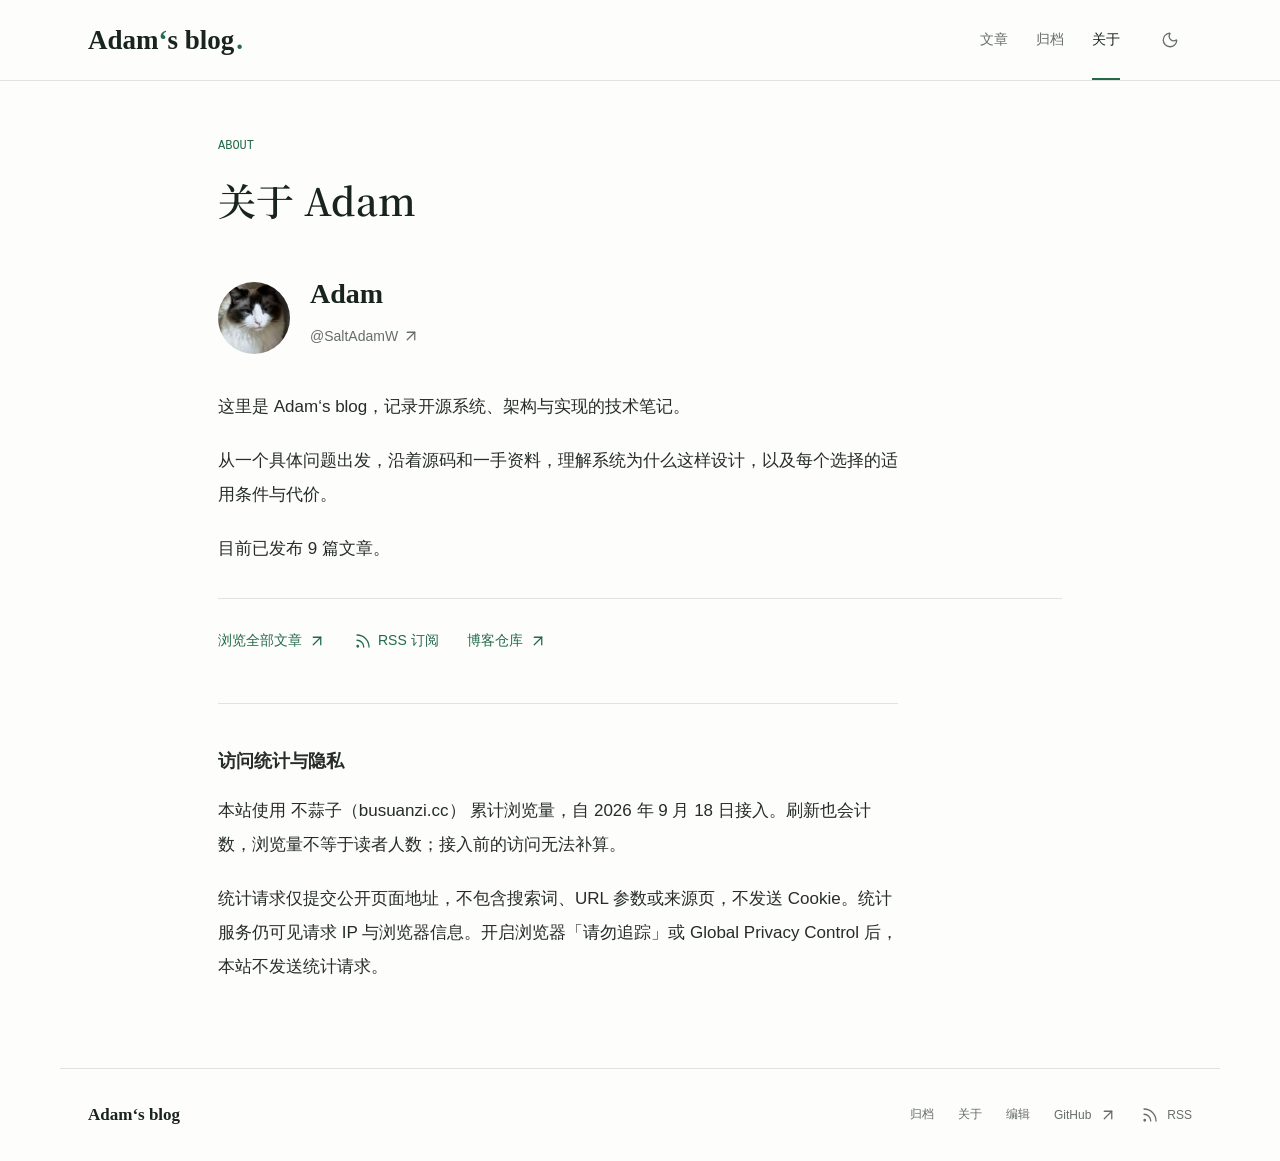
==== commit d2f4580c: "feat(blog): add GitHub-backed Sveltia editor and page builds Deploy the previously local-only admin " ====
--- a/about/index.html
+++ b/about/index.html
@@ -39,7 +39,7 @@
   <path d="M7 7h10v10" />
   <path d="M7 17 17 7" />
 </svg></a></div><section class="about-copy privacy-note" aria-labelledby="privacy-title"><h2 id="privacy-title">访问统计与隐私</h2><p>本站使用 <a href="https://busuanzi.cc/doc.php">不蒜子（busuanzi.cc）</a> 累计浏览量，自 2026 年 9 月 18 日接入。刷新也会计数，浏览量不等于读者人数；接入前的访问无法补算。</p><p>统计请求仅提交公开页面地址，不包含搜索词、URL 参数或来源页，不发送 Cookie。统计服务仍可见请求 IP 与浏览器信息。开启浏览器「请勿追踪」或 Global Privacy Control 后，本站不发送统计请求。</p></section></main>
-<footer class="site-footer"><span>Adam‘s blog</span><span class="visit-stat" data-view-count="busuanzi_site_pv" hidden>本站访问 <span class="visit-value" data-count-value role="status">加载中</span></span><nav aria-label="页脚导航"><a href="../archive/index.html">归档</a><a href="../about/index.html">关于</a><a href="https://github.com/SaltAdamW/blog">GitHub <svg xmlns="http://www.w3.org/2000/svg" class="icon icon-arrow-up-right" width="20" height="20" viewBox="0 0 24 24" fill="none" stroke="currentColor" stroke-width="2" stroke-linecap="round" stroke-linejoin="round" aria-hidden="true" focusable="false">
+<footer class="site-footer"><span>Adam‘s blog</span><span class="visit-stat" data-view-count="busuanzi_site_pv" hidden>本站访问 <span class="visit-value" data-count-value role="status">加载中</span></span><nav aria-label="页脚导航"><a href="../archive/index.html">归档</a><a href="../about/index.html">关于</a><a href="../admin/">编辑</a><a href="https://github.com/SaltAdamW/blog">GitHub <svg xmlns="http://www.w3.org/2000/svg" class="icon icon-arrow-up-right" width="20" height="20" viewBox="0 0 24 24" fill="none" stroke="currentColor" stroke-width="2" stroke-linecap="round" stroke-linejoin="round" aria-hidden="true" focusable="false">
   <path d="M7 7h10v10" />
   <path d="M7 17 17 7" />
 </svg></a><a href="../feed.xml"><svg xmlns="http://www.w3.org/2000/svg" class="icon icon-rss" width="20" height="20" viewBox="0 0 24 24" fill="none" stroke="currentColor" stroke-width="2" stroke-linecap="round" stroke-linejoin="round" aria-hidden="true" focusable="false">
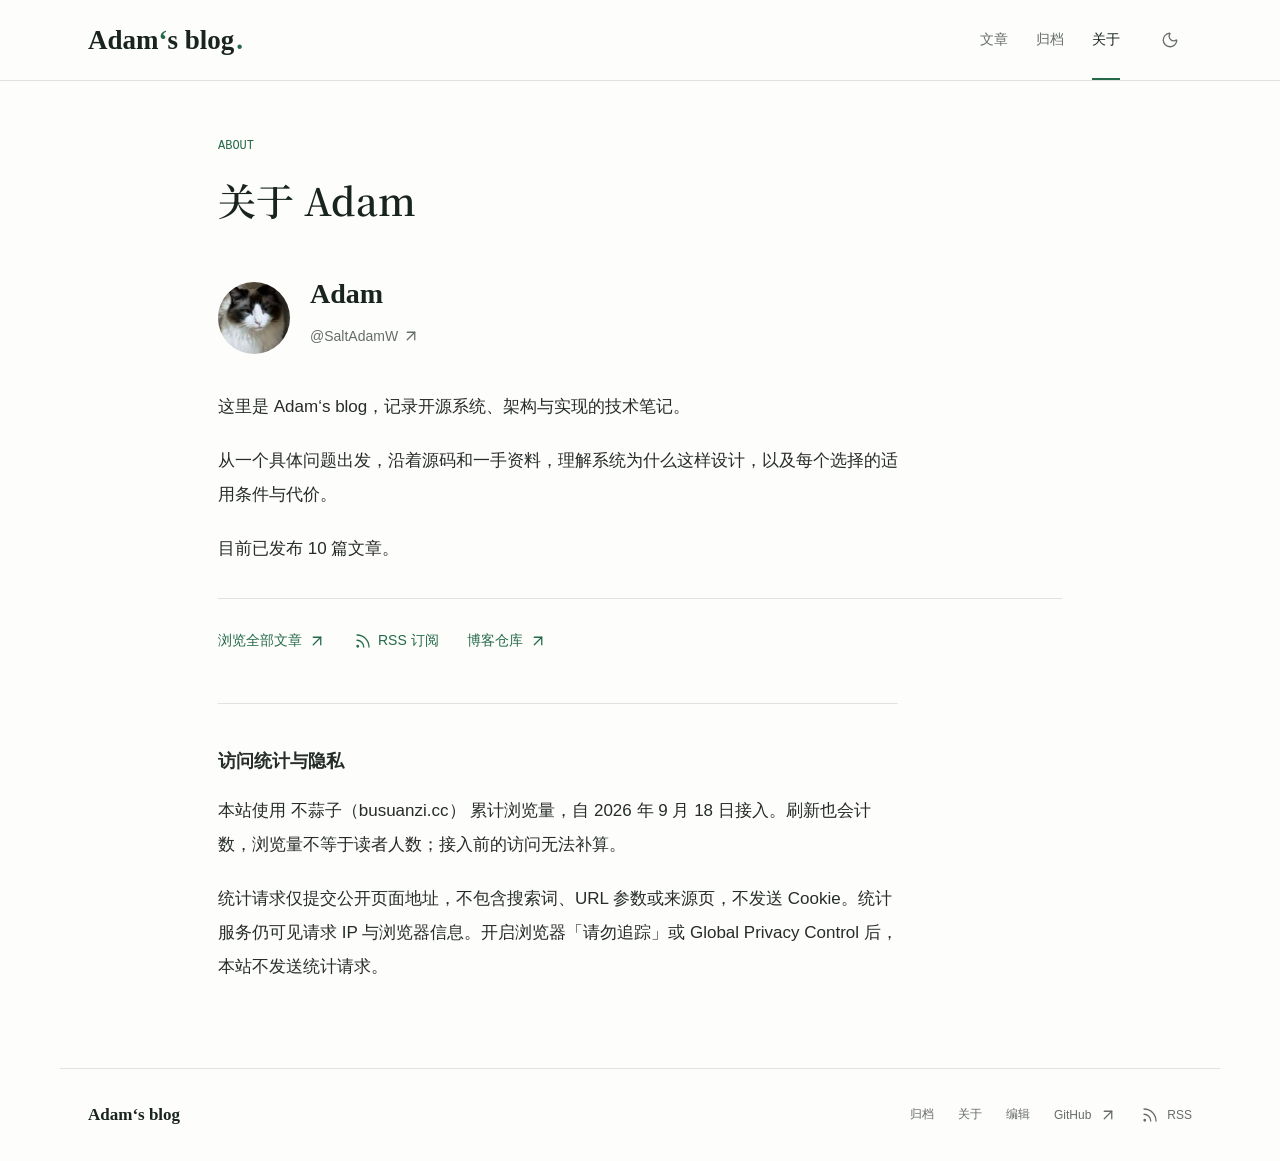
==== commit 225f1c7a: "docs: 发布云端 Agent 架构对照与可编辑图集" ====
--- a/about/index.html
+++ b/about/index.html
@@ -28,7 +28,7 @@
 <main id="main-content" class="blog-main about-main" tabindex="-1"><header class="index-heading"><p class="section-eyebrow">ABOUT</p><h1>关于 Adam</h1></header><div class="about-author"><img src="../assets/avatar.jpg" width="72" height="72" alt="Adam 的头像"><div><h2>Adam</h2><a href="https://github.com/SaltAdamW">@SaltAdamW <svg xmlns="http://www.w3.org/2000/svg" class="icon icon-arrow-up-right" width="20" height="20" viewBox="0 0 24 24" fill="none" stroke="currentColor" stroke-width="2" stroke-linecap="round" stroke-linejoin="round" aria-hidden="true" focusable="false">
   <path d="M7 7h10v10" />
   <path d="M7 17 17 7" />
-</svg></a></div></div><div class="about-copy"><p>这里是 Adam‘s blog，记录开源系统、架构与实现的技术笔记。</p><p>从一个具体问题出发，沿着源码和一手资料，理解系统为什么这样设计，以及每个选择的适用条件与代价。</p><p>目前已发布 9 篇文章。</p></div><div class="about-links"><a href="../index.html">浏览全部文章 <svg xmlns="http://www.w3.org/2000/svg" class="icon icon-arrow-up-right" width="20" height="20" viewBox="0 0 24 24" fill="none" stroke="currentColor" stroke-width="2" stroke-linecap="round" stroke-linejoin="round" aria-hidden="true" focusable="false">
+</svg></a></div></div><div class="about-copy"><p>这里是 Adam‘s blog，记录开源系统、架构与实现的技术笔记。</p><p>从一个具体问题出发，沿着源码和一手资料，理解系统为什么这样设计，以及每个选择的适用条件与代价。</p><p>目前已发布 10 篇文章。</p></div><div class="about-links"><a href="../index.html">浏览全部文章 <svg xmlns="http://www.w3.org/2000/svg" class="icon icon-arrow-up-right" width="20" height="20" viewBox="0 0 24 24" fill="none" stroke="currentColor" stroke-width="2" stroke-linecap="round" stroke-linejoin="round" aria-hidden="true" focusable="false">
   <path d="M7 7h10v10" />
   <path d="M7 17 17 7" />
 </svg></a><a href="../feed.xml"><svg xmlns="http://www.w3.org/2000/svg" class="icon icon-rss" width="20" height="20" viewBox="0 0 24 24" fill="none" stroke="currentColor" stroke-width="2" stroke-linecap="round" stroke-linejoin="round" aria-hidden="true" focusable="false">
